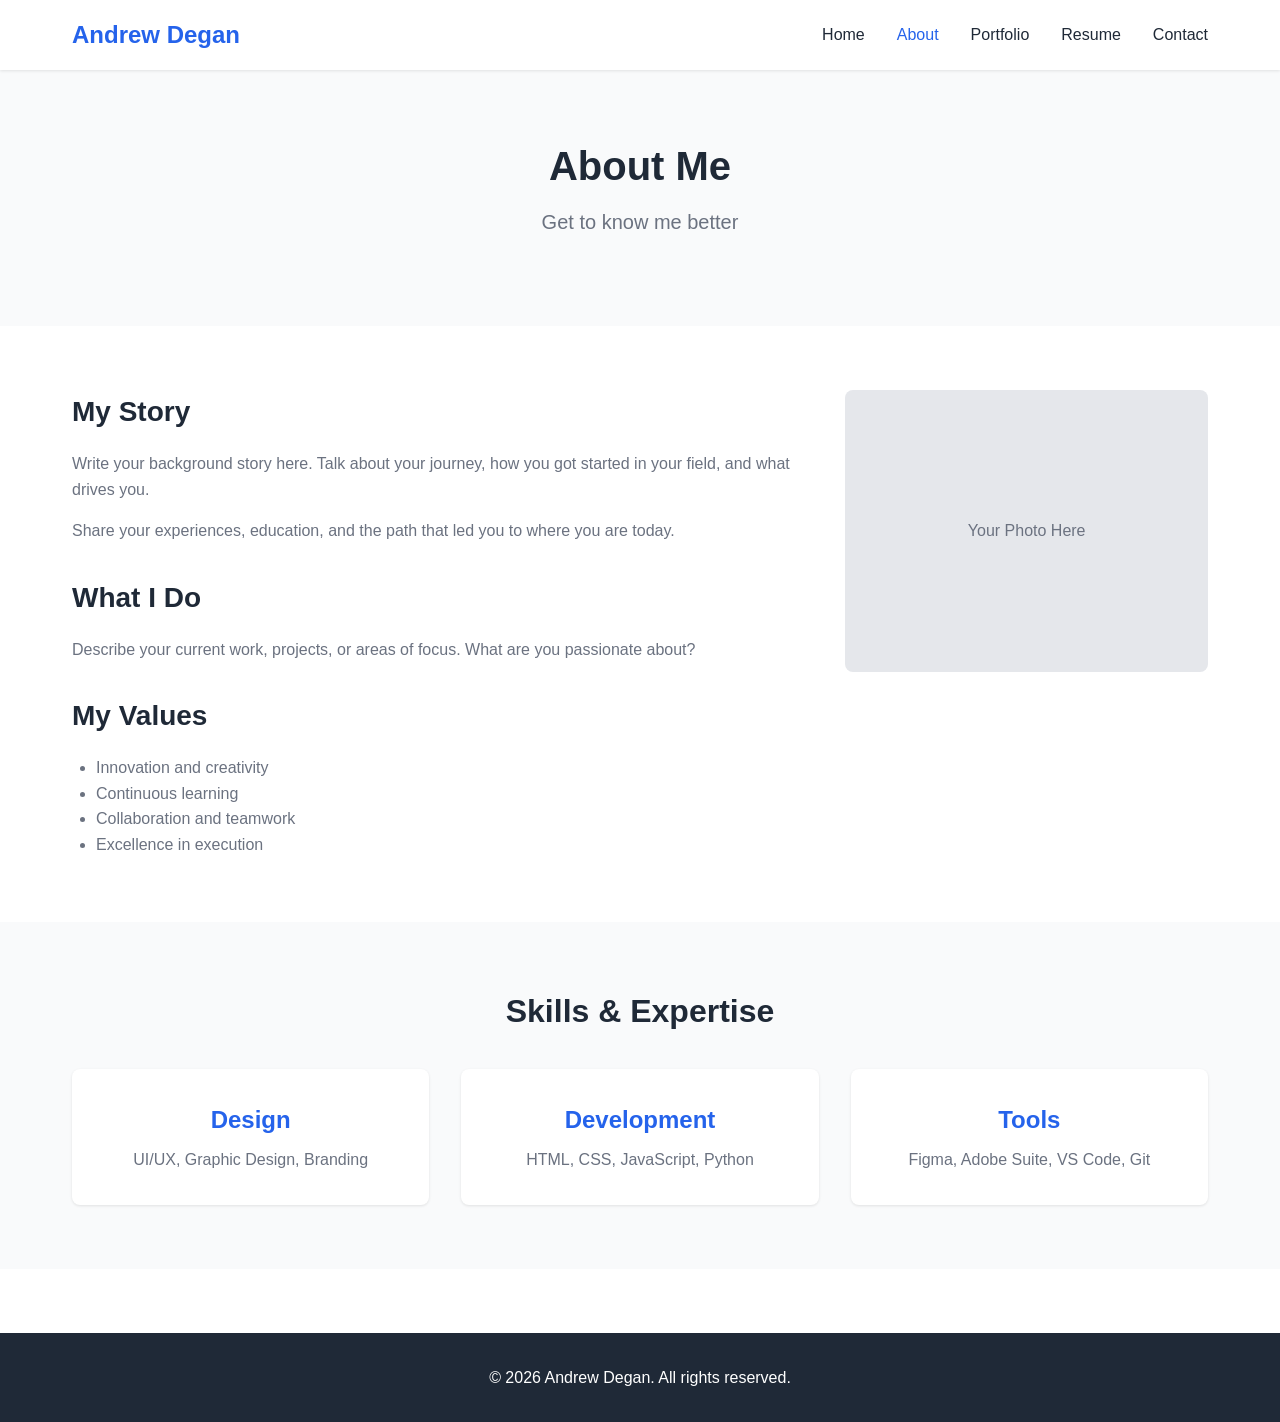
==== about.html @ 161e2bd1 "Created the skeleton for the site. Everything is currently a placeholder." ====
<!DOCTYPE html>
<html lang="en">
<head>
    <meta charset="UTF-8">
    <meta name="viewport" content="width=device-width, initial-scale=1.0">
    <title>About Me - Andrew Degan</title>
    <link rel="stylesheet" href="styles.css">
</head>
<body>
    <nav>
        <div class="nav-container">
            <div class="logo">Andrew Degan</div>
            <ul class="nav-links">
                <li><a href="index.html">Home</a></li>
                <li><a href="about.html" class="active">About</a></li>
                <li><a href="portfolio.html">Portfolio</a></li>
                <li><a href="resume.html">Resume</a></li>
                <li><a href="contact.html">Contact</a></li>
            </ul>
        </div>
    </nav>

    <main>
        <section class="page-header">
            <div class="container">
                <h1>About Me</h1>
                <p class="subtitle">Get to know me better</p>
            </div>
        </section>

        <section class="about-content">
            <div class="container">
                <div class="about-grid">
                    <div class="about-text">
                        <h2>My Story</h2>
                        <p>Write your background story here. Talk about your journey, how you got started in your field, and what drives you.</p>
                        <p>Share your experiences, education, and the path that led you to where you are today.</p>
                        
                        <h2>What I Do</h2>
                        <p>Describe your current work, projects, or areas of focus. What are you passionate about?</p>
                        
                        <h2>My Values</h2>
                        <ul>
                            <li>Innovation and creativity</li>
                            <li>Continuous learning</li>
                            <li>Collaboration and teamwork</li>
                            <li>Excellence in execution</li>
                        </ul>
                    </div>
                    <div class="about-image">
                        <!-- Add your photo here -->
                        <div class="placeholder-image">Your Photo Here</div>
                    </div>
                </div>
            </div>
        </section>

        <section class="skills">
            <div class="container">
                <h2>Skills & Expertise</h2>
                <div class="skills-grid">
                    <div class="skill-card">
                        <h3>Design</h3>
                        <p>UI/UX, Graphic Design, Branding</p>
                    </div>
                    <div class="skill-card">
                        <h3>Development</h3>
                        <p>HTML, CSS, JavaScript, Python</p>
                    </div>
                    <div class="skill-card">
                        <h3>Tools</h3>
                        <p>Figma, Adobe Suite, VS Code, Git</p>
                    </div>
                </div>
            </div>
        </section>
    </main>

    <footer>
        <p>&copy; 2026 Andrew Degan. All rights reserved.</p>
    </footer>
</body>
</html>
---- styles.css ----
/* Reset and Base Styles */
* {
    margin: 0;
    padding: 0;
    box-sizing: border-box;
}

:root {
    --primary-color: #2563eb;
    --secondary-color: #1e40af;
    --text-color: #1f2937;
    --text-light: #6b7280;
    --bg-color: #ffffff;
    --bg-light: #f9fafb;
    --border-color: #e5e7eb;
    --shadow: 0 1px 3px 0 rgba(0, 0, 0, 0.1);
    --shadow-lg: 0 10px 15px -3px rgba(0, 0, 0, 0.1);
}

body {
    font-family: -apple-system, BlinkMacSystemFont, 'Segoe UI', Roboto, Oxygen, Ubuntu, Cantarell, sans-serif;
    line-height: 1.6;
    color: var(--text-color);
    background-color: var(--bg-color);
}

/* Navigation */
nav {
    background-color: var(--bg-color);
    box-shadow: var(--shadow);
    position: sticky;
    top: 0;
    z-index: 1000;
}

.nav-container {
    max-width: 1200px;
    margin: 0 auto;
    padding: 1rem 2rem;
    display: flex;
    justify-content: space-between;
    align-items: center;
}

.logo {
    font-size: 1.5rem;
    font-weight: bold;
    color: var(--primary-color);
}

.nav-links {
    display: flex;
    list-style: none;
    gap: 2rem;
}

.nav-links a {
    text-decoration: none;
    color: var(--text-color);
    font-weight: 500;
    transition: color 0.3s;
}

.nav-links a:hover,
.nav-links a.active {
    color: var(--primary-color);
}

/* Container */
.container {
    max-width: 1200px;
    margin: 0 auto;
    padding: 0 2rem;
}

/* Hero Section */
.hero {
    background: linear-gradient(135deg, var(--primary-color), var(--secondary-color));
    color: white;
    padding: 8rem 2rem;
    text-align: center;
}

.hero-content h1 {
    font-size: 3rem;
    margin-bottom: 1rem;
}

.tagline {
    font-size: 1.5rem;
    margin-bottom: 2rem;
    opacity: 0.9;
}

.cta-buttons {
    display: flex;
    gap: 1rem;
    justify-content: center;
    flex-wrap: wrap;
}

/* Buttons */
.btn {
    display: inline-block;
    padding: 0.75rem 2rem;
    border-radius: 0.5rem;
    text-decoration: none;
    font-weight: 600;
    transition: all 0.3s;
    border: none;
    cursor: pointer;
}

.btn-primary {
    background-color: white;
    color: var(--primary-color);
}

.btn-primary:hover {
    transform: translateY(-2px);
    box-shadow: var(--shadow-lg);
}

.btn-secondary {
    background-color: transparent;
    color: white;
    border: 2px solid white;
}

.btn-secondary:hover {
    background-color: white;
    color: var(--primary-color);
}

/* Intro Section */
.intro {
    padding: 4rem 0;
    text-align: center;
}

.intro h2 {
    font-size: 2rem;
    margin-bottom: 1rem;
    color: var(--text-color);
}

.intro p {
    font-size: 1.125rem;
    color: var(--text-light);
    max-width: 800px;
    margin: 0 auto;
}

/* Page Header */
.page-header {
    background-color: var(--bg-light);
    padding: 4rem 0;
    text-align: center;
}

.page-header h1 {
    font-size: 2.5rem;
    margin-bottom: 0.5rem;
}

.subtitle {
    font-size: 1.25rem;
    color: var(--text-light);
    margin-bottom: 1.5rem;
}

/* About Page */
.about-content {
    padding: 4rem 0;
}

.about-grid {
    display: grid;
    grid-template-columns: 2fr 1fr;
    gap: 3rem;
    align-items: start;
}

.about-text h2 {
    font-size: 1.75rem;
    margin-bottom: 1rem;
    margin-top: 2rem;
}

.about-text h2:first-child {
    margin-top: 0;
}

.about-text p {
    margin-bottom: 1rem;
    color: var(--text-light);
}

.about-text ul {
    margin-left: 1.5rem;
    color: var(--text-light);
}

.placeholder-image {
    background-color: var(--border-color);
    padding: 8rem 2rem;
    border-radius: 0.5rem;
    text-align: center;
    color: var(--text-light);
}

/* Skills Section */
.skills {
    padding: 4rem 0;
    background-color: var(--bg-light);
}

.skills h2 {
    text-align: center;
    font-size: 2rem;
    margin-bottom: 2rem;
}

.skills-grid {
    display: grid;
    grid-template-columns: repeat(auto-fit, minmax(250px, 1fr));
    gap: 2rem;
}

.skill-card {
    background-color: white;
    padding: 2rem;
    border-radius: 0.5rem;
    box-shadow: var(--shadow);
    text-align: center;
}

.skill-card h3 {
    font-size: 1.5rem;
    margin-bottom: 0.5rem;
    color: var(--primary-color);
}

.skill-card p {
    color: var(--text-light);
}

/* Portfolio Page */
.portfolio-content {
    padding: 4rem 0;
}

.portfolio-grid {
    display: grid;
    grid-template-columns: repeat(auto-fill, minmax(300px, 1fr));
    gap: 2rem;
}

.project-card {
    background-color: white;
    border-radius: 0.5rem;
    overflow: hidden;
    box-shadow: var(--shadow);
    transition: transform 0.3s, box-shadow 0.3s;
}

.project-card:hover {
    transform: translateY(-5px);
    box-shadow: var(--shadow-lg);
}

.project-image .placeholder-image {
    padding: 4rem 2rem;
}

.project-info {
    padding: 1.5rem;
}

.project-info h3 {
    font-size: 1.25rem;
    margin-bottom: 0.5rem;
}

.project-info p {
    color: var(--text-light);
    margin-bottom: 1rem;
}

.project-tags {
    display: flex;
    gap: 0.5rem;
    flex-wrap: wrap;
    margin-bottom: 1rem;
}

.tag {
    background-color: var(--bg-light);
    padding: 0.25rem 0.75rem;
    border-radius: 1rem;
    font-size: 0.875rem;
    color: var(--text-light);
}

.project-link {
    color: var(--primary-color);
    text-decoration: none;
    font-weight: 600;
}

.project-link:hover {
    text-decoration: underline;
}

/* Resume Page */
.resume-content {
    padding: 4rem 0;
}

.resume-section {
    margin-bottom: 3rem;
}

.resume-section h2 {
    font-size: 1.75rem;
    margin-bottom: 1.5rem;
    padding-bottom: 0.5rem;
    border-bottom: 2px solid var(--primary-color);
}

.resume-item {
    margin-bottom: 2rem;
}

.resume-header {
    display: flex;
    justify-content: space-between;
    align-items: baseline;
    margin-bottom: 0.5rem;
    flex-wrap: wrap;
}

.resume-header h3 {
    font-size: 1.25rem;
    color: var(--text-color);
}

.date {
    color: var(--text-light);
    font-style: italic;
}

.resume-item h4 {
    color: var(--primary-color);
    margin-bottom: 0.5rem;
}

.resume-item ul {
    margin-left: 1.5rem;
    color: var(--text-light);
}

.resume-item li {
    margin-bottom: 0.5rem;
}

.skills-list {
    display: grid;
    grid-template-columns: repeat(auto-fit, minmax(250px, 1fr));
    gap: 2rem;
}

.skill-category h3 {
    font-size: 1.125rem;
    margin-bottom: 0.5rem;
    color: var(--text-color);
}

.skill-category p {
    color: var(--text-light);
}

/* Contact Page */
.contact-content {
    padding: 4rem 0;
}

.contact-grid {
    display: grid;
    grid-template-columns: 1fr 1fr;
    gap: 3rem;
}

.contact-info h2,
.contact-form h2 {
    font-size: 1.75rem;
    margin-bottom: 1.5rem;
}

.contact-item {
    margin-bottom: 1.5rem;
}

.contact-item h3 {
    font-size: 1.125rem;
    margin-bottom: 0.5rem;
    color: var(--text-color);
}

.contact-item p,
.contact-item a {
    color: var(--text-light);
    text-decoration: none;
}

.contact-item a:hover {
    color: var(--primary-color);
}

.social-links {
    display: flex;
    flex-direction: column;
    gap: 0.5rem;
}

/* Contact Form */
.form-group {
    margin-bottom: 1.5rem;
}

.form-group label {
    display: block;
    margin-bottom: 0.5rem;
    font-weight: 500;
    color: var(--text-color);
}

.form-group input,
.form-group textarea {
    width: 100%;
    padding: 0.75rem;
    border: 1px solid var(--border-color);
    border-radius: 0.375rem;
    font-family: inherit;
    font-size: 1rem;
}

.form-group input:focus,
.form-group textarea:focus {
    outline: none;
    border-color: var(--primary-color);
    box-shadow: 0 0 0 3px rgba(37, 99, 235, 0.1);
}

/* Footer */
footer {
    background-color: var(--text-color);
    color: white;
    text-align: center;
    padding: 2rem;
    margin-top: 4rem;
}

/* Responsive Design */
@media (max-width: 768px) {
    .nav-container {
        flex-direction: column;
        gap: 1rem;
    }

    .nav-links {
        gap: 1rem;
    }

    .hero-content h1 {
        font-size: 2rem;
    }

    .tagline {
        font-size: 1.25rem;
    }

    .about-grid,
    .contact-grid {
        grid-template-columns: 1fr;
    }

    .portfolio-grid {
        grid-template-columns: 1fr;
    }
}
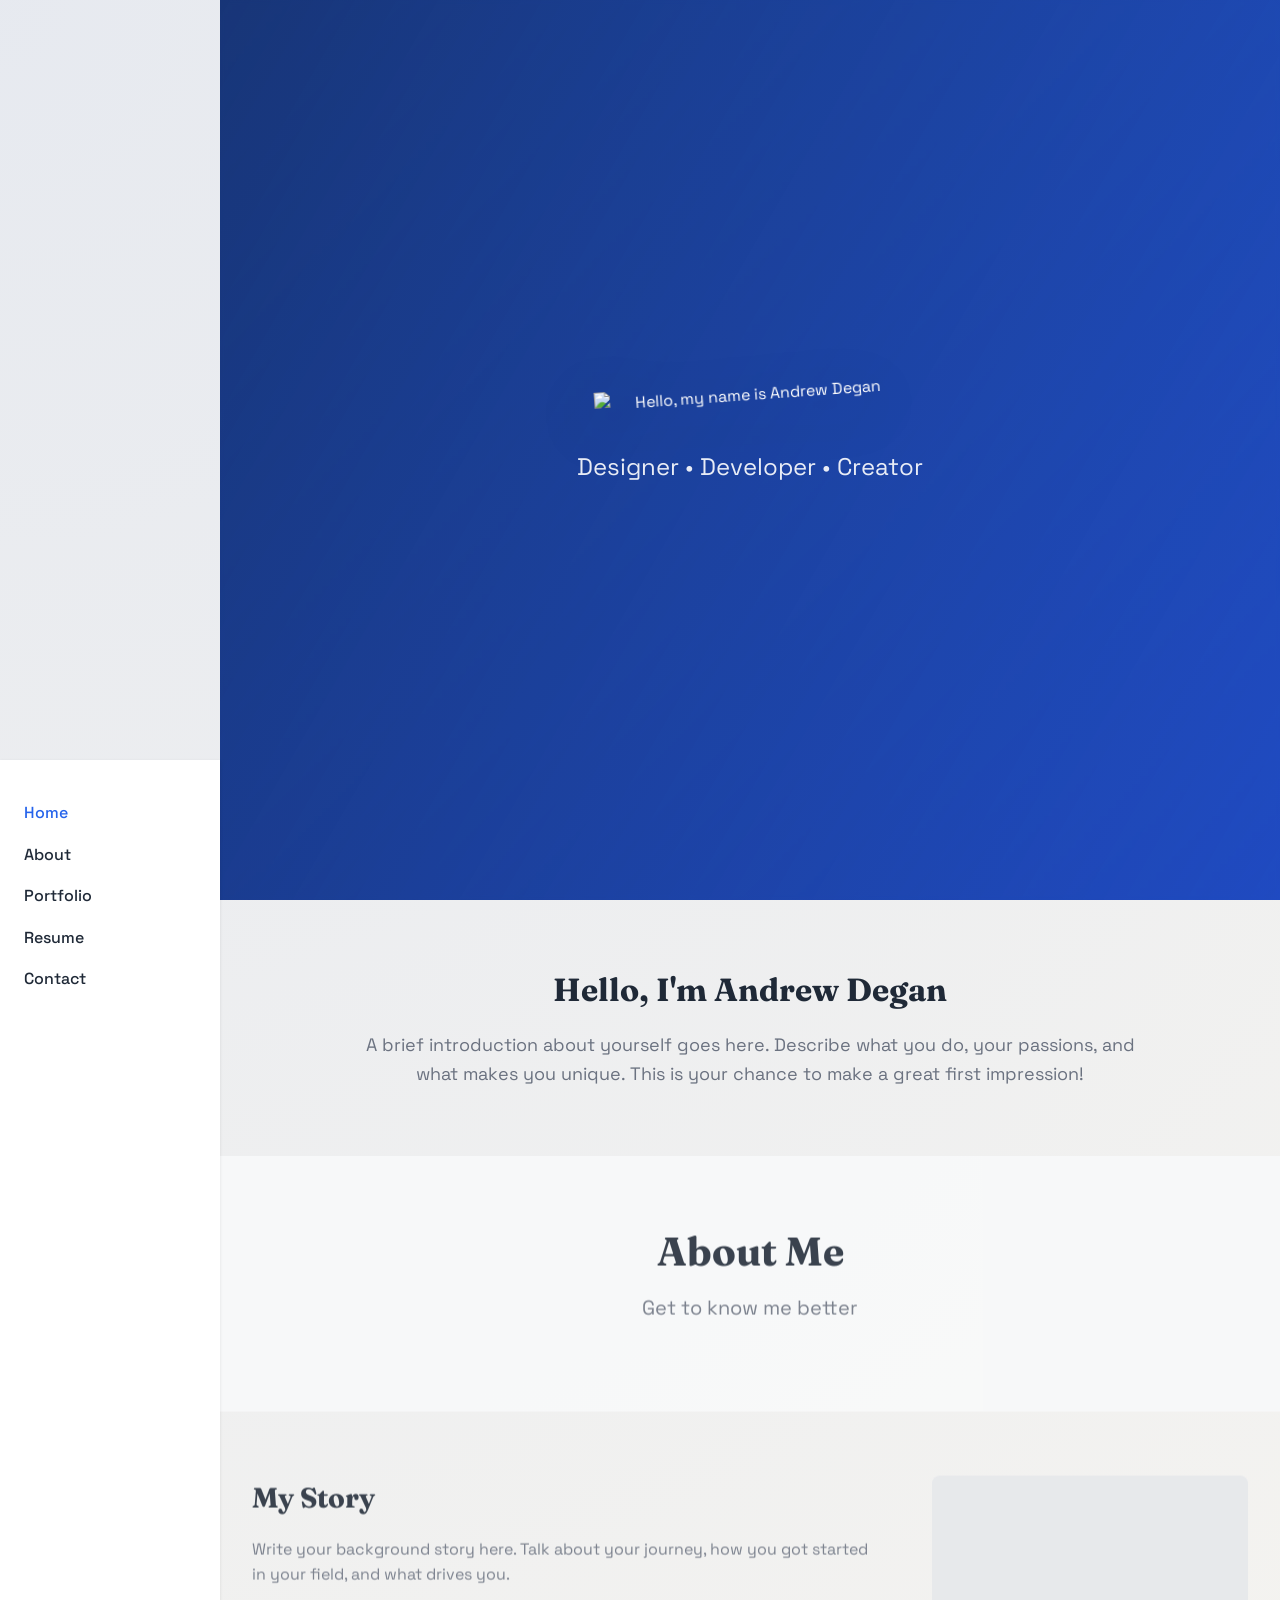
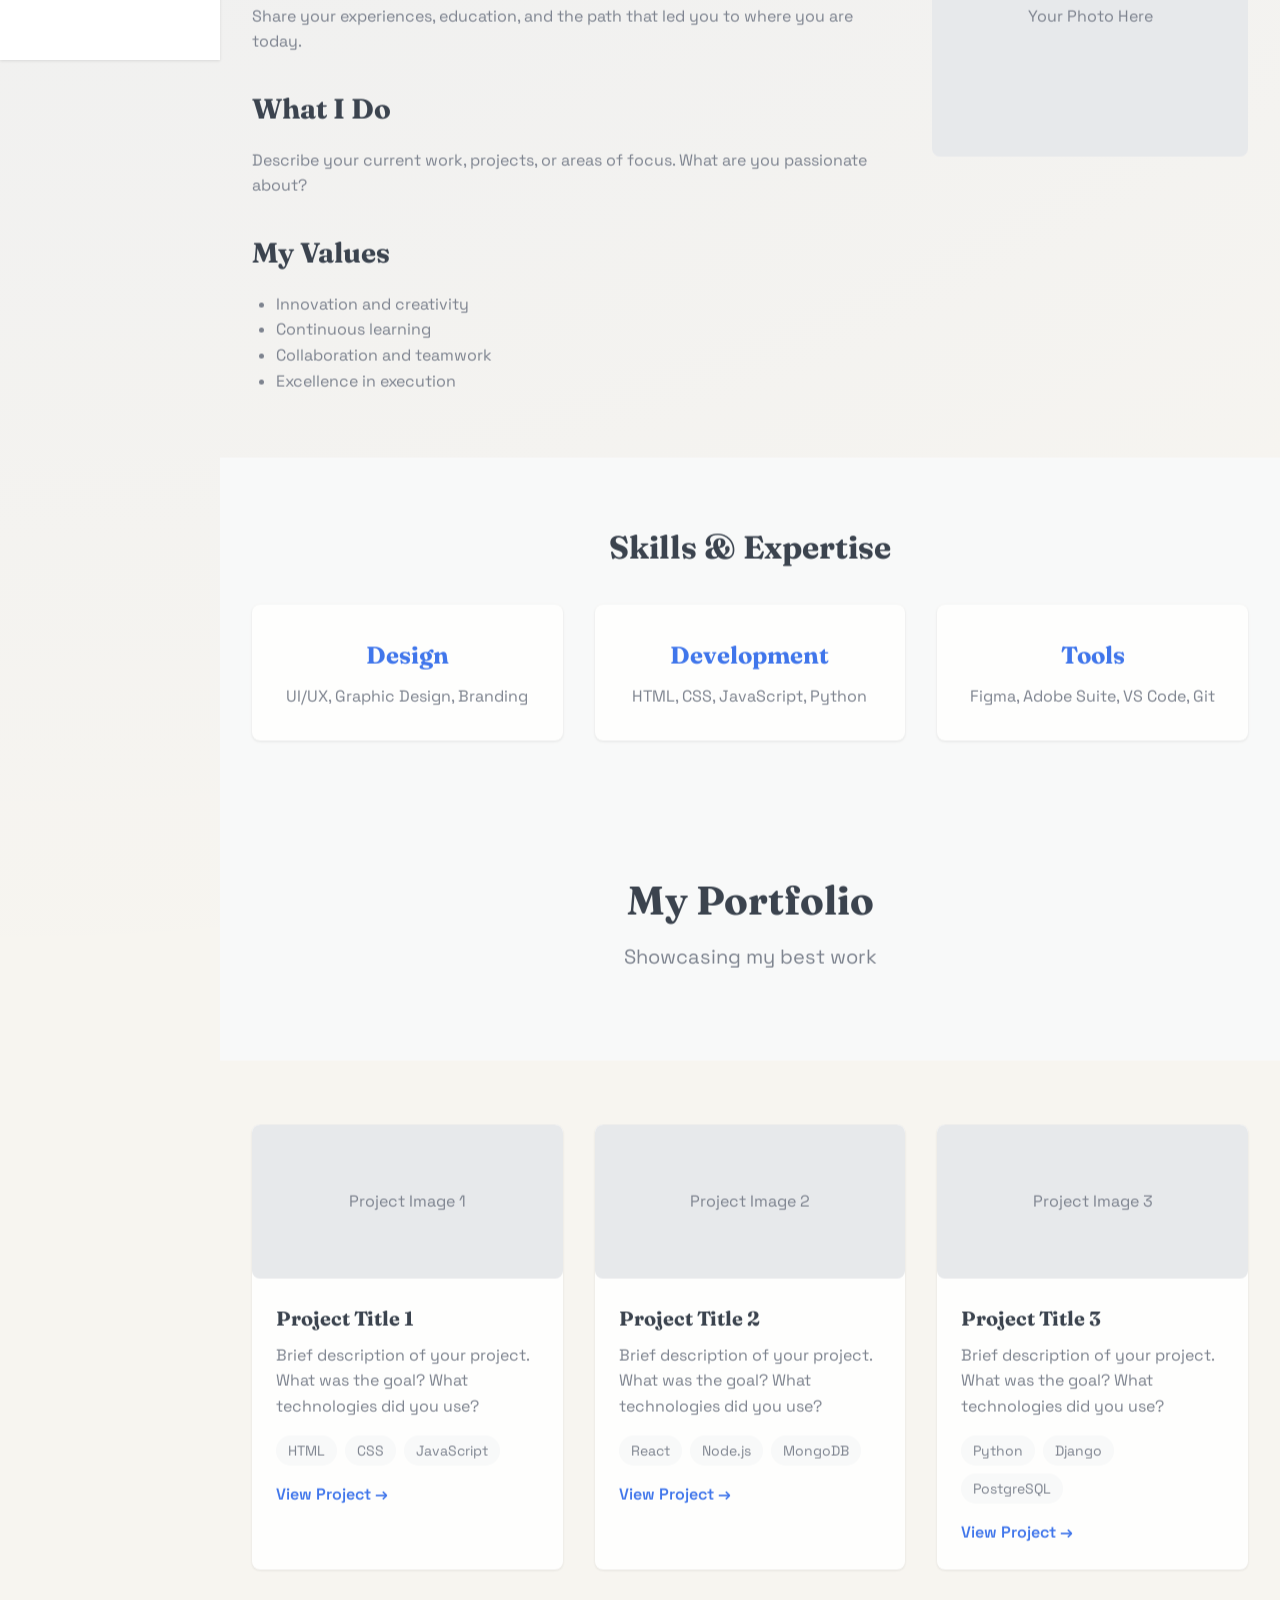
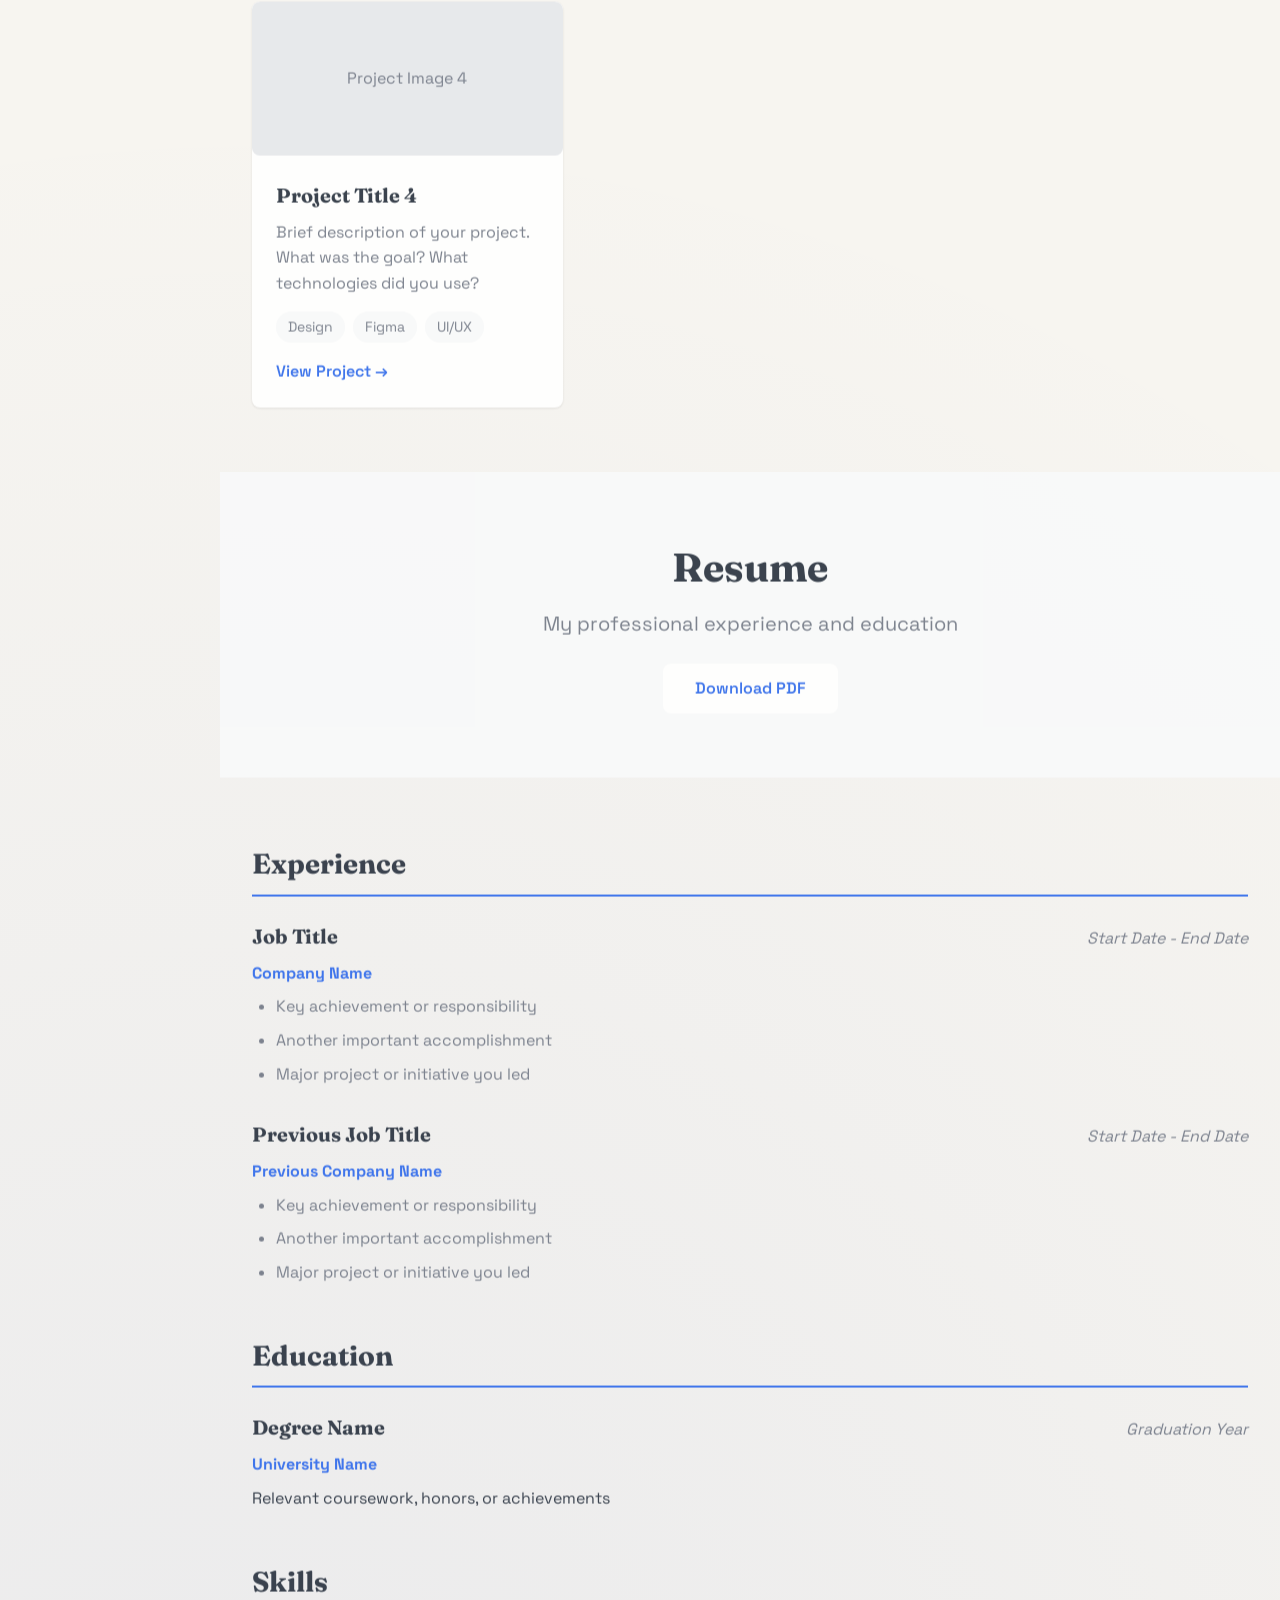
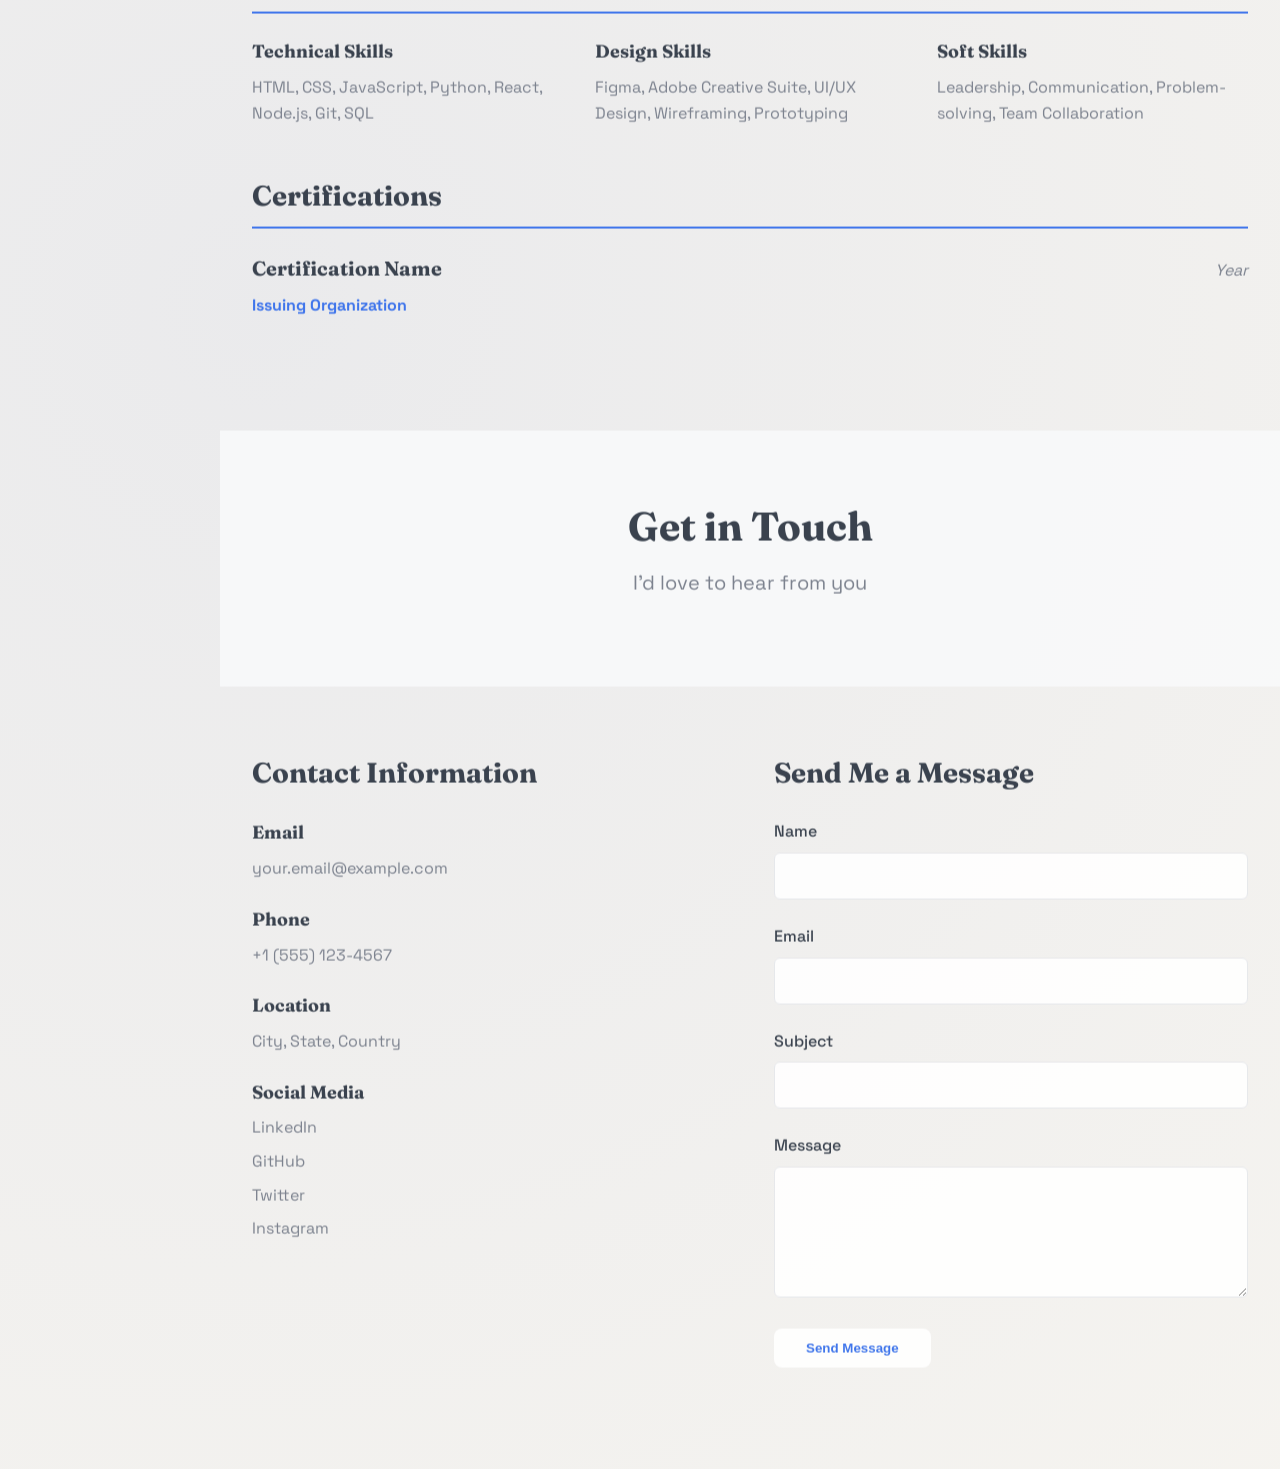
==== commit 635ca753: "Began redesign of hero page. Changed format to be single-paged." ====
--- a/about.html
+++ b/about.html
@@ -3,81 +3,11 @@
 <head>
     <meta charset="UTF-8">
     <meta name="viewport" content="width=device-width, initial-scale=1.0">
-    <title>About Me - Andrew Degan</title>
-    <link rel="stylesheet" href="styles.css">
+    <meta http-equiv="refresh" content="0; url=index.html#about">
+    <link rel="canonical" href="index.html#about">
+    <title>About - Andrew Degan</title>
 </head>
 <body>
-    <nav>
-        <div class="nav-container">
-            <div class="logo">Andrew Degan</div>
-            <ul class="nav-links">
-                <li><a href="index.html">Home</a></li>
-                <li><a href="about.html" class="active">About</a></li>
-                <li><a href="portfolio.html">Portfolio</a></li>
-                <li><a href="resume.html">Resume</a></li>
-                <li><a href="contact.html">Contact</a></li>
-            </ul>
-        </div>
-    </nav>
-
-    <main>
-        <section class="page-header">
-            <div class="container">
-                <h1>About Me</h1>
-                <p class="subtitle">Get to know me better</p>
-            </div>
-        </section>
-
-        <section class="about-content">
-            <div class="container">
-                <div class="about-grid">
-                    <div class="about-text">
-                        <h2>My Story</h2>
-                        <p>Write your background story here. Talk about your journey, how you got started in your field, and what drives you.</p>
-                        <p>Share your experiences, education, and the path that led you to where you are today.</p>
-                        
-                        <h2>What I Do</h2>
-                        <p>Describe your current work, projects, or areas of focus. What are you passionate about?</p>
-                        
-                        <h2>My Values</h2>
-                        <ul>
-                            <li>Innovation and creativity</li>
-                            <li>Continuous learning</li>
-                            <li>Collaboration and teamwork</li>
-                            <li>Excellence in execution</li>
-                        </ul>
-                    </div>
-                    <div class="about-image">
-                        <!-- Add your photo here -->
-                        <div class="placeholder-image">Your Photo Here</div>
-                    </div>
-                </div>
-            </div>
-        </section>
-
-        <section class="skills">
-            <div class="container">
-                <h2>Skills & Expertise</h2>
-                <div class="skills-grid">
-                    <div class="skill-card">
-                        <h3>Design</h3>
-                        <p>UI/UX, Graphic Design, Branding</p>
-                    </div>
-                    <div class="skill-card">
-                        <h3>Development</h3>
-                        <p>HTML, CSS, JavaScript, Python</p>
-                    </div>
-                    <div class="skill-card">
-                        <h3>Tools</h3>
-                        <p>Figma, Adobe Suite, VS Code, Git</p>
-                    </div>
-                </div>
-            </div>
-        </section>
-    </main>
-
-    <footer>
-        <p>&copy; 2026 Andrew Degan. All rights reserved.</p>
-    </footer>
+    <p>Redirecting to <a href="index.html#about">About</a>...</p>
 </body>
 </html>
